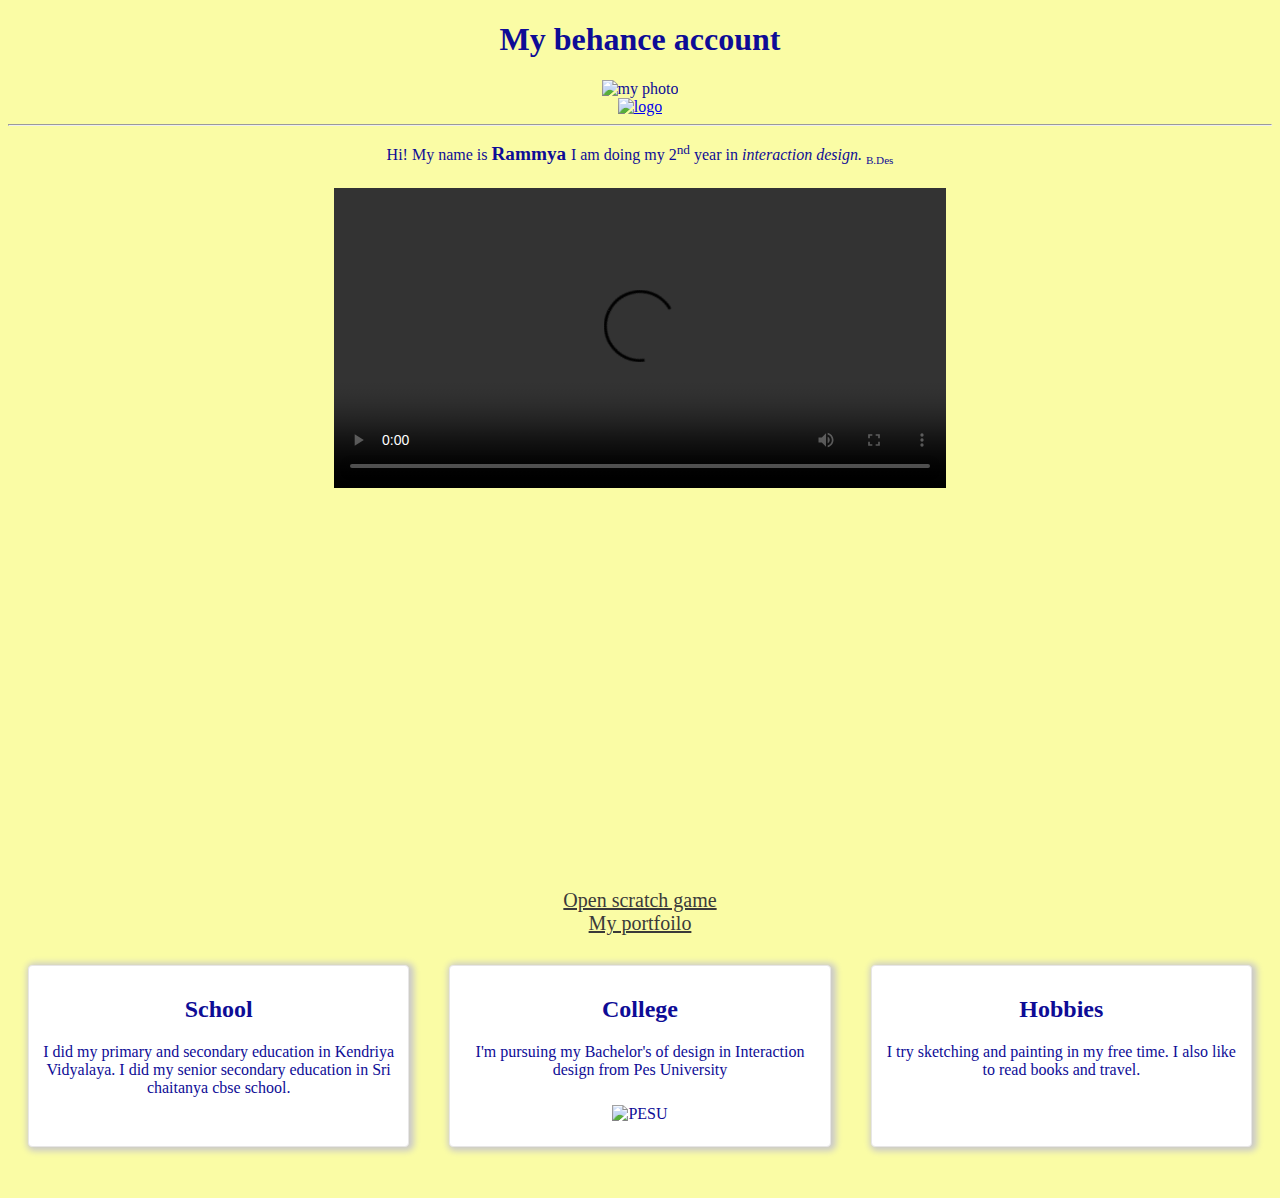
==== index.html @ 40719077 "Add files via upload" ====
<!DOCTYPE html>
<html lang="en">
<head>
    <meta charset="UTF-8">
    <meta name="viewport" content="width=device-width. initial-scale=1.0">
    <title>This is home page</title>
    <link rel="stylesheet" type="text/css" href="/main2.css">
</head>

<body>
    <center>
      <h1>My behance account</h1>
      <img src="/my photo.jpg" alt="my photo" width="160" height="170">
      <br>
      <a target="_blank" href="https://www.behance.net/rammyasb"><img src="behance.jpg" alt="logo" width="150" height="60"> </a>
      <hr>
      <p>Hi! My name is <b><big> Rammya </big></b> I am doing my 2<sup>nd</sup> year in<i> interaction design. </i><sub><small>B.Des</small></sub></p>
      <div class="videos">
         <video src="/VID-20201225-WA0000.mp4" controls autoplay width="50%" height="300"></video>
     </div> 
      <br>
      <div class="videos">
      <iframe width="560" height="315" src="https://www.youtube.com/embed/XPXFdu4KdCg" frameborder="0" allow="accelerometer; autoplay; clipboard-write; encrypted-media; gyroscope; picture-in-picture" allowfullscreen></iframe>
      </div>
      <div class="link">
        <a href="/Cursebreak.html">Open scratch game</a>
        <br>
        <a href="http://127.0.0.1:5500/indexmain.html">My portfoilo</a>
     </div>
    </center>

      <div class="cards">
            <div class="myself">
                <h2>School</h2>
                <p>I did my primary and secondary education in Kendriya Vidyalaya. I did my senior secondary education in Sri chaitanya cbse school.</p>
            </div>
            <div class="myself">
                <h2>College</h2>
                <p>I'm pursuing my Bachelor's of design in Interaction design from Pes University </p>
                <img src="/pes.png" alt="PESU" My college>
            </div>
            <div class="myself">
                <h2>Hobbies</h2>
                <p>I try sketching and painting in my free time. I also like to read books and travel.</p>
            </div>

    
    
    </div>

      <!-- end -->
   


</body>
</html>
---- main2.css ----
body{
        background-color:rgb(250, 252, 165);
        color: #0e0c96;

    }
    .h1{
        font-family: Cambria, Cochin, Georgia, Times, 'Times New Roman', serif;
        font-weight: 500;
    }
.videos{
    margin: 20px;
}
.link a{
    color: rgb(58, 58, 58);
    font-size: 20px;
}
.cards{
    width: 100%;
    background-color: rgb(250, 252, 165);
    margin: auto;
    margin-top: 15px;
    padding-top: 15px;
    display: flex;
    margin-bottom: 4%;
}

.myself img{
    height: 20%;
    width: 45%;
    padding: inherit;
}

 .myself{
        width: 29%;
     height: 160px;
        text-align: center;
        display: inline-block;
        border: 1px solid rgb(231, 230, 230);
        padding: 10px;
        margin: auto;
        margin-right: 20px;
        margin-left: 20px;
        border-radius: 4px;
        box-shadow: 2px 1px 6px 3px rgb(202, 201, 201);
        background-color: white;
        
        
        
    }
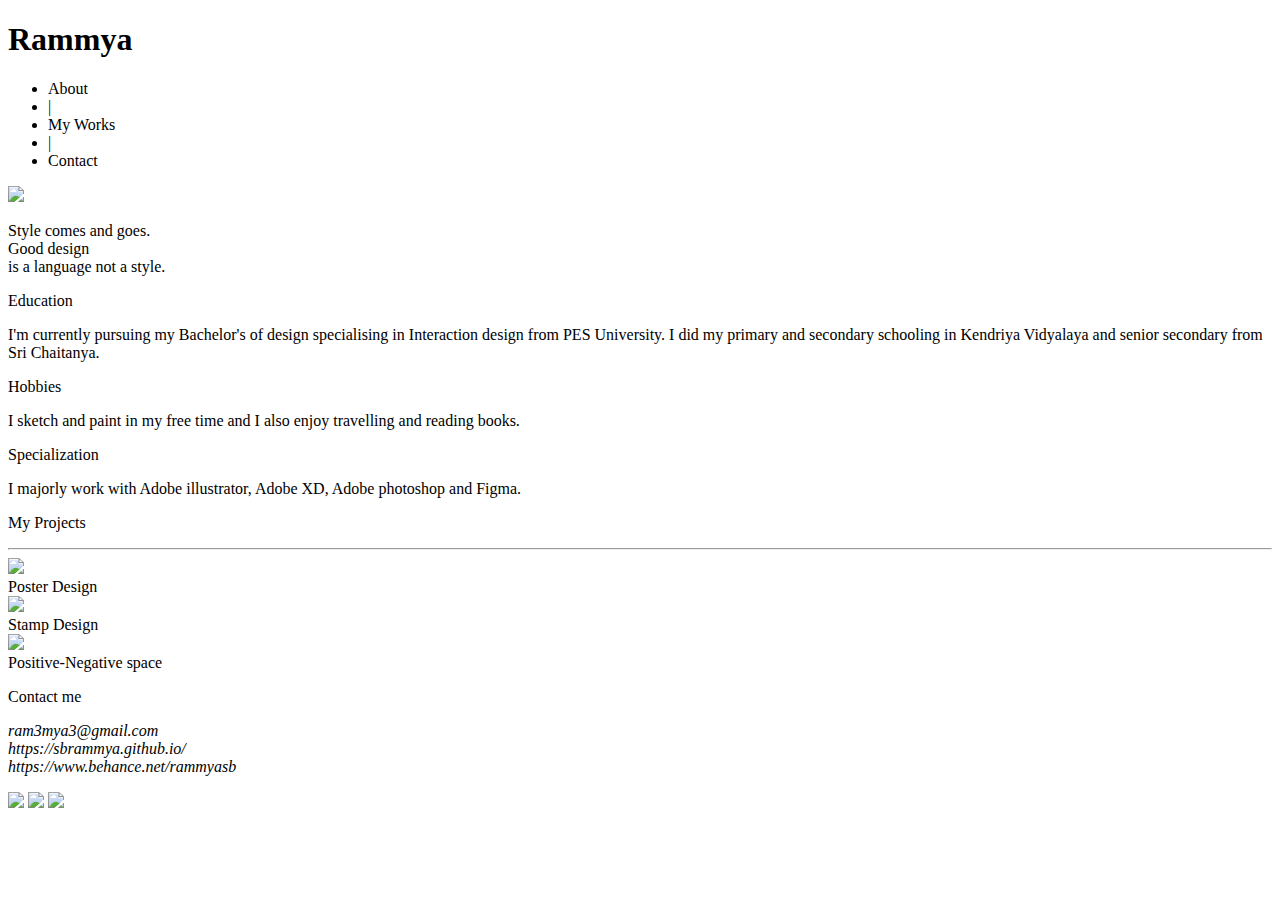
==== commit 97b79721: "Add files via upload" ====
--- a/index.html
+++ b/index.html
@@ -3,54 +3,93 @@
 <head>
     <meta charset="UTF-8">
     <meta name="viewport" content="width=device-width. initial-scale=1.0">
-    <title>This is home page</title>
-    <link rel="stylesheet" type="text/css" href="/main2.css">
+    <title>My webpage</title>
+    <link rel="stylesheet" type="text/css" href="/mainindex.css">
 </head>
-
 <body>
-    <center>
-      <h1>My behance account</h1>
-      <img src="/my photo.jpg" alt="my photo" width="160" height="170">
-      <br>
-      <a target="_blank" href="https://www.behance.net/rammyasb"><img src="behance.jpg" alt="logo" width="150" height="60"> </a>
-      <hr>
-      <p>Hi! My name is <b><big> Rammya </big></b> I am doing my 2<sup>nd</sup> year in<i> interaction design. </i><sub><small>B.Des</small></sub></p>
-      <div class="videos">
-         <video src="/VID-20201225-WA0000.mp4" controls autoplay width="50%" height="300"></video>
-     </div> 
-      <br>
-      <div class="videos">
-      <iframe width="560" height="315" src="https://www.youtube.com/embed/XPXFdu4KdCg" frameborder="0" allow="accelerometer; autoplay; clipboard-write; encrypted-media; gyroscope; picture-in-picture" allowfullscreen></iframe>
-      </div>
-      <div class="link">
-        <a href="/Cursebreak.html">Open scratch game</a>
-        <br>
-        <a href="http://127.0.0.1:5500/indexmain.html">My portfoilo</a>
-     </div>
-    </center>
-
-      <div class="cards">
+    
+    <div class="nav">
+        <div class="nav-wrapper">
+        <div class="logo">
+            <h1> Rammya</h1>
+        </div> 
+        <div class="nav-list">
+            <ul>
+                <li><a>About</a></li>
+                <li><a>|</li>
+                    <li> <a>My Works</a></li>
+                    <li>|</li>
+                    <li><a>Contact</a></li>
+                </ul>
+        </div>
+        </div>
+    </div>
+    
+    <div class="main">
+        <div class="empty">
+            
+        </div>
+        <div class="main-wrapper">
+        <div class="green-box">
+            <img src="images/Artboard – 2.png">
+            <p class="main-text"> Style comes and goes.<br>
+                 Good design<br>
+                  is a language not a style.</p>
+        </div>
+        <div class="nav-cards">
+            
             <div class="myself">
-                <h2>School</h2>
-                <p>I did my primary and secondary education in Kendriya Vidyalaya. I did my senior secondary education in Sri chaitanya cbse school.</p>
+               <div class="heading">Education</div>
+                    <p class="info"> I'm currently pursuing my Bachelor's of design specialising
+                in Interaction design from PES University. I did my primary 
+                and secondary schooling in Kendriya Vidyalaya and senior
+                 secondary from Sri Chaitanya.</p>
+                 <p class="line"></p>
             </div>
             <div class="myself">
-                <h2>College</h2>
-                <p>I'm pursuing my Bachelor's of design in Interaction design from Pes University </p>
-                <img src="/pes.png" alt="PESU" My college>
+                <div class="heading">Hobbies</div> 
+                <p class="info"> I sketch and paint in my free time and
+                    I also enjoy travelling and reading books. </p>
             </div>
             <div class="myself">
-                <h2>Hobbies</h2>
-                <p>I try sketching and painting in my free time. I also like to read books and travel.</p>
+                <div class="heading">Specialization</div>
+                <p class="info">I majorly work with Adobe illustrator,
+                Adobe XD, Adobe photoshop and Figma.</p>
+
             </div>
-
-    
-    
+        </div>
+        <div class="my-projects">
+            
+            <div class="header">
+                <p>My Projects</p>
+                <hr>
+            </div>
+            <div class="container">
+                <img src="/images/poste-01.jpg">
+              <div class="top-left">Poster Design</div>
+            </div>
+            <div class="container">
+                <img src="/images/STAMPS1-04.jpg">
+                <div class="top-left">Stamp Design</div>
+            </div>
+            <div class="container">
+                <img src="/images/assignment1 icecream-01.jpg">
+                <div class="top-left">Positive-Negative space</div>
+            </div>
+        </div>
+        
+    </div>
+    </div>
+    <div class="footer">
+        <p class="contact">Contact me</p>
+        <p class="link"><i>ram3mya3@gmail.com<br>
+            https://sbrammya.github.io/<br>
+            https://www.behance.net/rammyasb<br></i>
+            </p>
+            <img src="/images/instagram.png">
+            <img src="/images/behance.png">
+            <img src="/images/github.png">
+           
     </div>
 
-      <!-- end -->
-   
-
-
-</body>
-</html>+</body>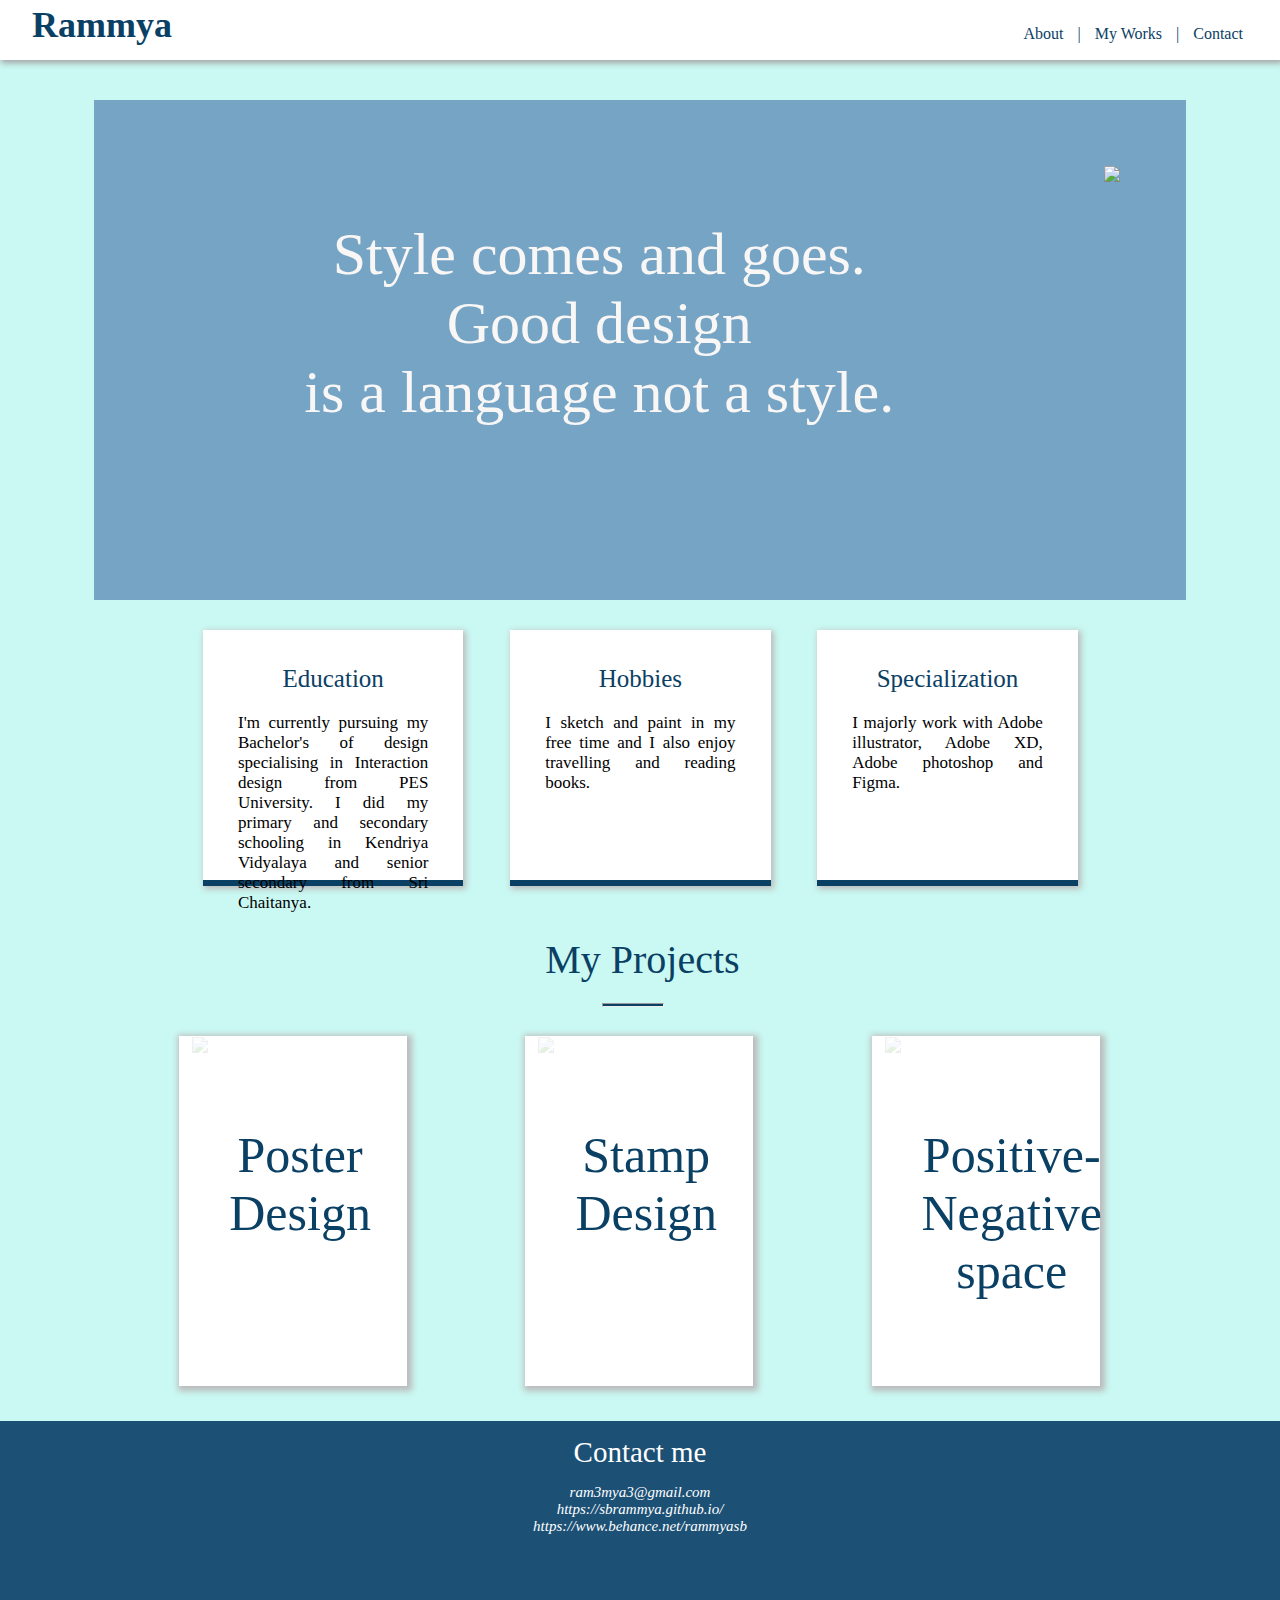
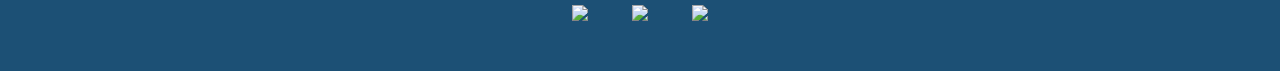
==== commit af059a41: "Update index.html" ====
--- a/index.html
+++ b/index.html
@@ -4,7 +4,7 @@
     <meta charset="UTF-8">
     <meta name="viewport" content="width=device-width. initial-scale=1.0">
     <title>My webpage</title>
-    <link rel="stylesheet" type="text/css" href="/mainindex.css">
+    <link rel="stylesheet" type="text/css" href="/main.css">
 </head>
 <body>
     
@@ -92,4 +92,4 @@
            
     </div>
 
-</body>+</body>
--- a/main.css
+++ b/main.css
@@ -0,0 +1,209 @@
+*{
+    padding: 0px;
+    margin: 0px;
+   
+ 
+}
+body{
+     background-color:#caf8f2;
+    
+}
+
+.nav{ 
+  background-color:white;
+  height: 60px;
+  width: 100%;
+  box-shadow: 2px 2px 6px 1px #A2A3A3;     
+  z-index: 99;
+position: fixed;
+  top: 0;
+  right: 0;
+}
+.nav-wrapper{
+    width: 95%;
+    margin: auto;
+    display: flex;
+    background-color:white;
+      
+    
+}
+.logo{
+    width:100%;
+    background-color:white;
+    font-family: playfair display;
+    font-size: 18px;
+    margin-top: 4px;
+    color: #0B4065;
+}
+.nav-list{
+    margin-top: 15px;
+    width: 30%;
+    font-family : playfair display;
+    text-align: right;
+    
+}
+.nav-list li{
+     display: inline-block;
+     margin-left: 5px;
+     margin-top: 10px;
+     margin-right: 5px;
+     color:#0B4065;
+    
+}
+.nav-list li a:hover,
+.nav-list li a:active{
+    color: #2caa99;
+    transition: background-color 0.25s;
+   
+}
+.main-wrapper{
+    width: 90%;
+    margin: auto;
+     
+}
+.green-box{
+    background-color: #75a4c5;
+    height: 500px;
+    margin: 30px;
+}
+.empty{
+    height: 70px;
+}
+.nav-cards{
+    text-align: center;
+    width: 80%;
+    margin: auto;
+    margin-bottom: 30px;
+    display: flex;
+  
+}
+.myself{
+    height: 220px;
+    width: 25%;
+    border-bottom: solid #0B4065 6px;
+    background-color: white;
+    margin: auto;
+    margin-right: 2.5%;
+    padding: 15px;
+    box-shadow: 2px 2px 6px 1px#bbbbbb;
+}
+
+.heading{
+    margin: 20px;
+    font-family: playfair disney;
+    font-size: 25px;
+    color:  #0B4065;
+  
+    
+}
+.info{
+    font-family: playfair disney;
+    font-size: 17px;
+     
+}
+.myself p{
+   margin: 20px;
+   text-align: justify;
+}
+.my-projects{
+    height: auto;
+    width: 90%;
+    margin-top: 30px;
+    text-align: center;
+    
+}
+.my-projects p{
+    margin-top: 5%;
+    font-size: 40px;
+    padding-left: 120px;
+    margin-bottom: -4%;
+    color: #0B4065;
+}
+.my-projects hr{
+    margin-top: 60px;
+    width: 6%;
+    margin-left: 52%;
+    color: #0B4065;
+    margin-bottom: -60px;
+}
+.header{
+    height: 80px;
+    margin: 20px;
+}
+.header hr{
+    height: 2px;
+    background-color:#0B4065 ;
+}
+.green-box img{
+    height: 60%;
+    float: right;
+    margin-top: 6%;
+    margin-right: 6%;
+    
+}
+.main-text{
+    text-align: center;
+    color: #F9F6F6;
+    font-size: 60px;
+    padding-top: 11%;
+    
+}
+.container{
+    height: 350px;
+    width: 22%;
+    display: inline-flex;
+    background-color:white;
+    margin: auto;
+    margin-left: 11%;
+    box-shadow: 2px 2px 6px 3px #bbbbbb;
+    margin-bottom: 15px;
+    position: relative;
+   
+}
+.container img{
+    width: 90%;
+    margin: 1px;
+    padding-left: 12px;
+    opacity: 0.15;
+}
+
+
+.top-left{
+    position: absolute;
+    font-size: 50px; 
+    padding: 50px;
+    padding-top: 90px;
+    font-family: playfair disney;
+     color:  #0B4065;
+}
+.top-left:hover{
+    color: #ee2626;
+}
+.footer{
+    margin-top: 20px;
+    height: 250px;
+    width: 100%;
+    background-color: #1c5075;
+    text-align: center;
+}
+.contact{
+    font-size: 29px;
+    color: white;
+   padding-top: 15px;
+    padding-bottom: 15px;
+}
+.link{
+    color: white;
+    font-size: 15px;
+}
+
+.footer img{
+    height: 50px;
+    padding-top: 70px;
+    padding-right: 20px;
+    padding-left: 20px;
+}
+.footer img:hover{
+    height: 55px;
+    transition-duration: 0.2s;
+}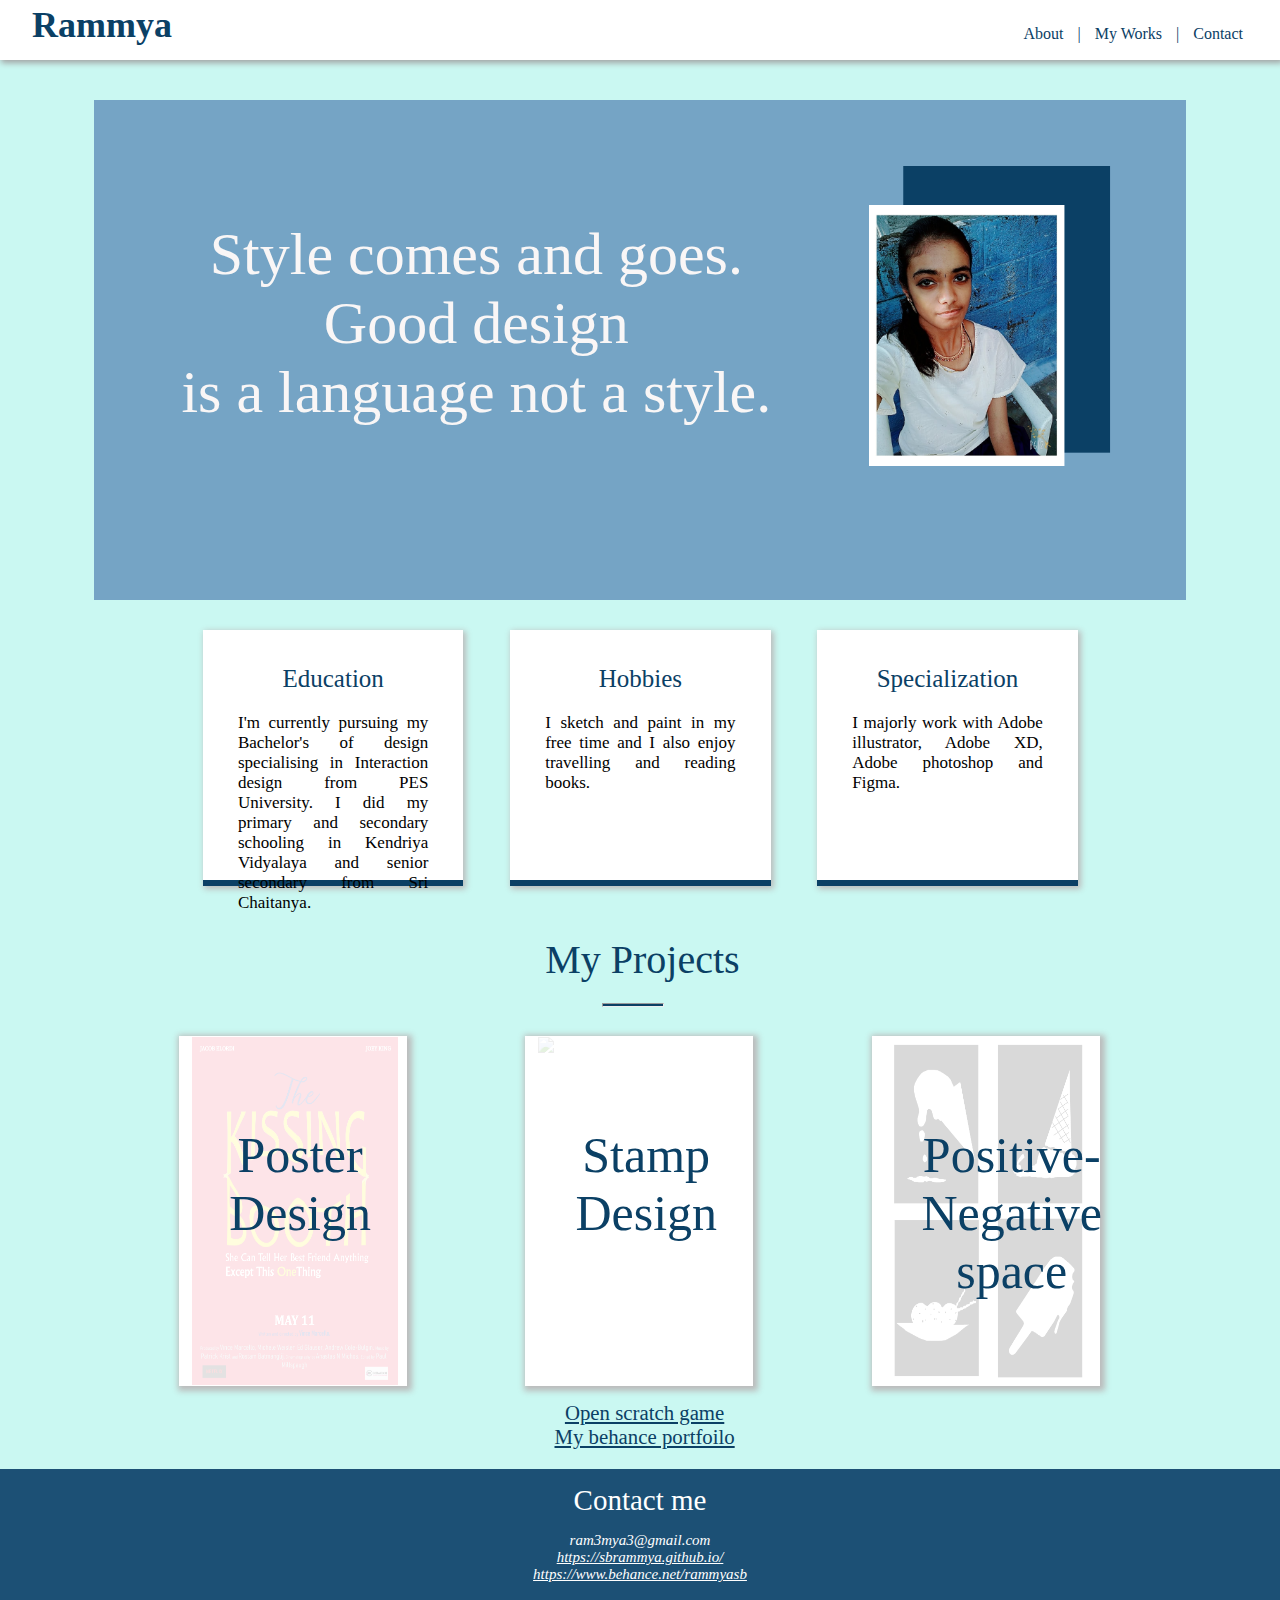
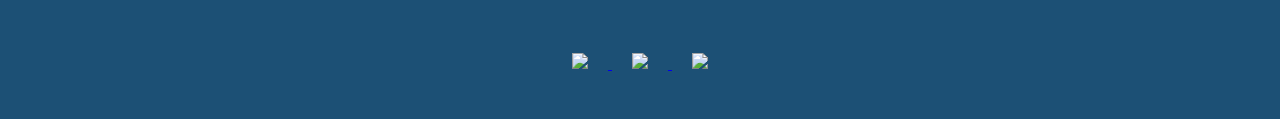
==== commit f2f6fc48: "Add files via upload" ====
--- a/index.html
+++ b/index.html
@@ -31,7 +31,7 @@
         </div>
         <div class="main-wrapper">
         <div class="green-box">
-            <img src="images/Artboard – 2.png">
+            <img src="/Artboard.png">
             <p class="main-text"> Style comes and goes.<br>
                  Good design<br>
                   is a language not a style.</p>
@@ -65,17 +65,20 @@
                 <hr>
             </div>
             <div class="container">
-                <img src="/images/poste-01.jpg">
+                <img src="/poster.jpg">
               <div class="top-left">Poster Design</div>
             </div>
             <div class="container">
-                <img src="/images/STAMPS1-04.jpg">
+                <img src="/STAMPS1.jpg">
                 <div class="top-left">Stamp Design</div>
             </div>
             <div class="container">
-                <img src="/images/assignment1 icecream-01.jpg">
+                <img src="/assignment1icecream.jpg">
                 <div class="top-left">Positive-Negative space</div>
             </div>
+            <a href="/Cursebreak.html">Open scratch game</a> 
+            <br>
+            <a href="http://127.0.0.1:5500/index1.html">My behance portfoilo</a>
         </div>
         
     </div>
@@ -83,13 +86,13 @@
     <div class="footer">
         <p class="contact">Contact me</p>
         <p class="link"><i>ram3mya3@gmail.com<br>
-            https://sbrammya.github.io/<br>
-            https://www.behance.net/rammyasb<br></i>
+           <a href="https://sbrammya.github.io/"> https://sbrammya.github.io/</a><br>
+           <a href="https://www.behance.net/rammyasb"> https://www.behance.net/rammyasb<br></i>
             </p>
-            <img src="/images/instagram.png">
-            <img src="/images/behance.png">
-            <img src="/images/github.png">
+            <img src="/instagram.png">
+            <img src="/behance.png">
+            <img src="/github.png">
            
     </div>
 
-</body>
+</body>--- a/main.css
+++ b/main.css
@@ -126,6 +126,11 @@
     color: #0B4065;
     margin-bottom: -60px;
 }
+.my-projects a{
+    color:  #0B4065;
+    font-size: 130%;
+    margin-left: 12%;
+}
 .header{
     height: 80px;
     margin: 20px;
@@ -197,6 +202,10 @@
     font-size: 15px;
 }
 
+.link a{
+    color: white;
+    font-size: 15px; 
+}
 .footer img{
     height: 50px;
     padding-top: 70px;
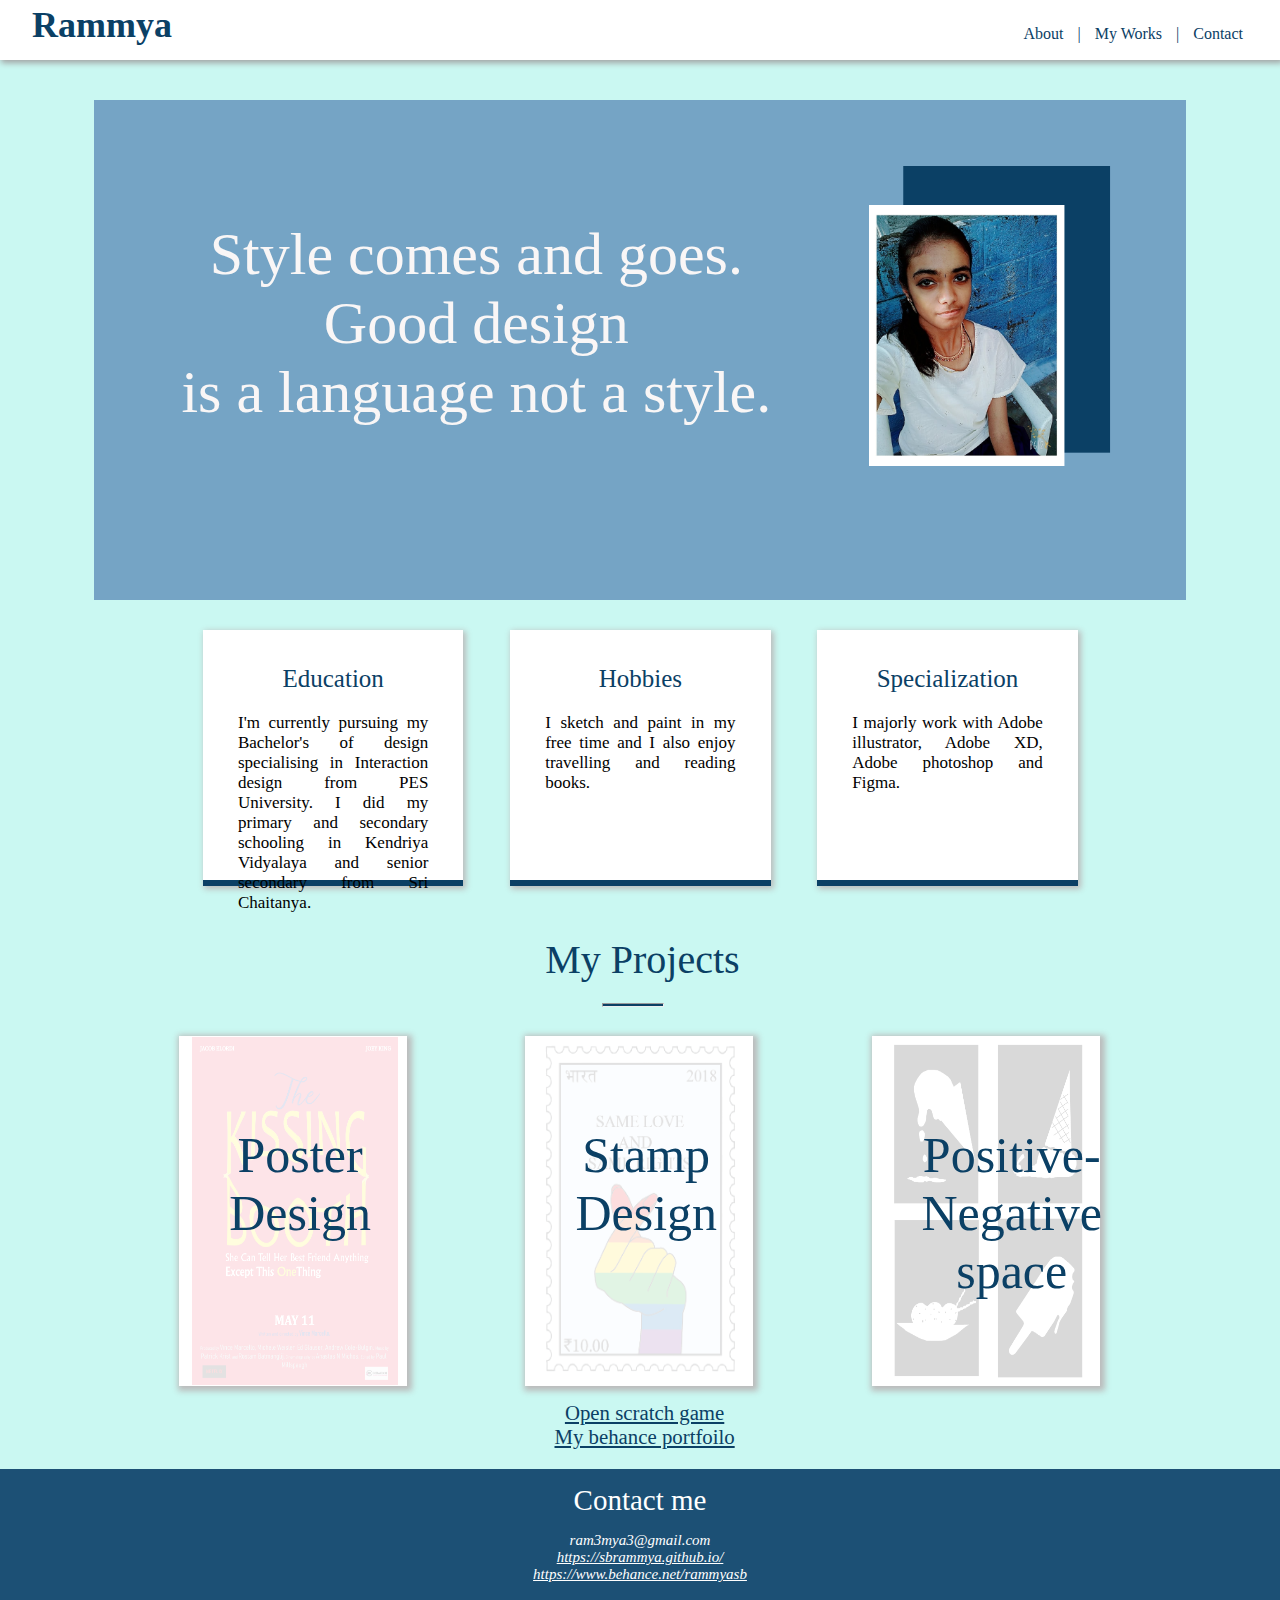
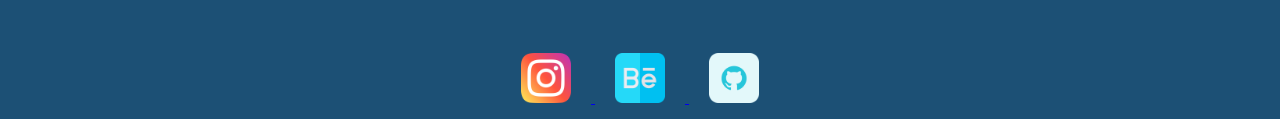
==== commit a3d86e74: "Update index.html" ====
--- a/index.html
+++ b/index.html
@@ -78,7 +78,7 @@
             </div>
             <a href="/Cursebreak.html">Open scratch game</a> 
             <br>
-            <a href="http://127.0.0.1:5500/index1.html">My behance portfoilo</a>
+            <a href="/index1.html">My behance portfoilo</a>
         </div>
         
     </div>
@@ -95,4 +95,4 @@
            
     </div>
 
-</body>+</body>
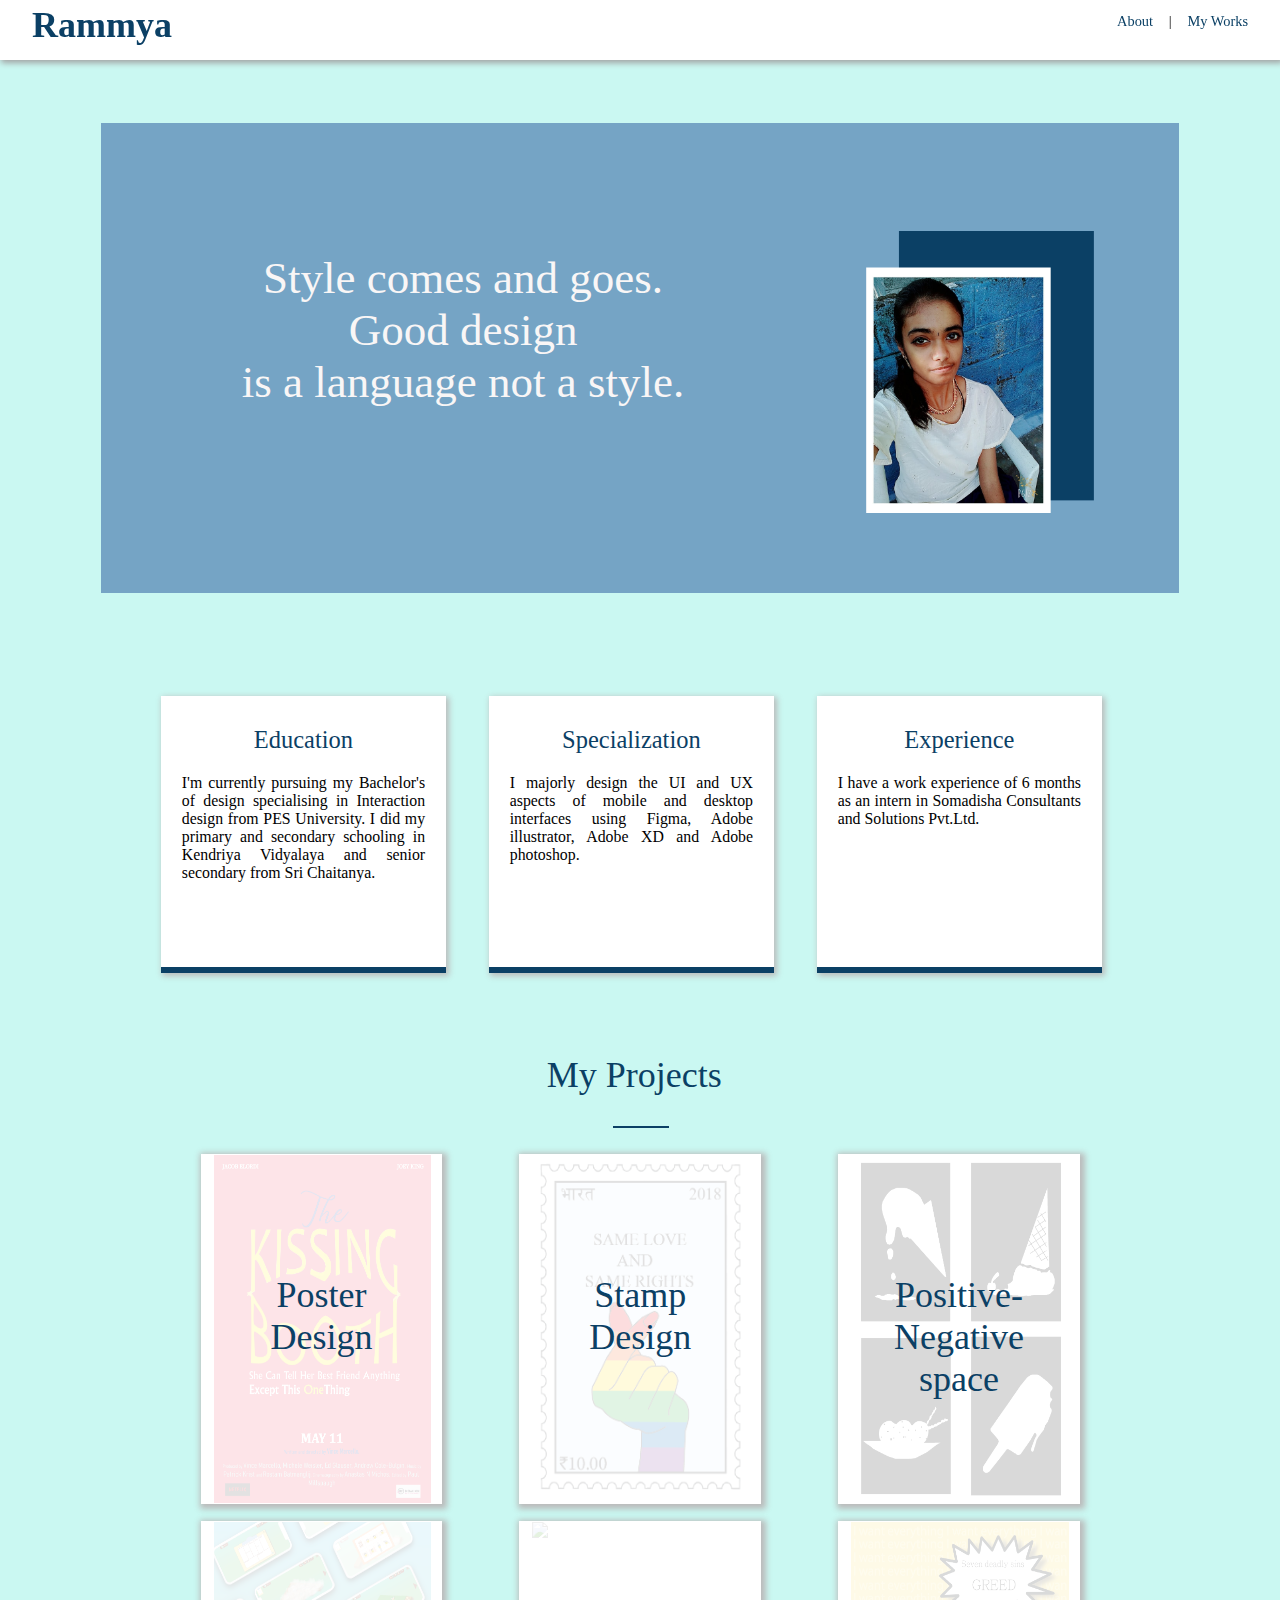
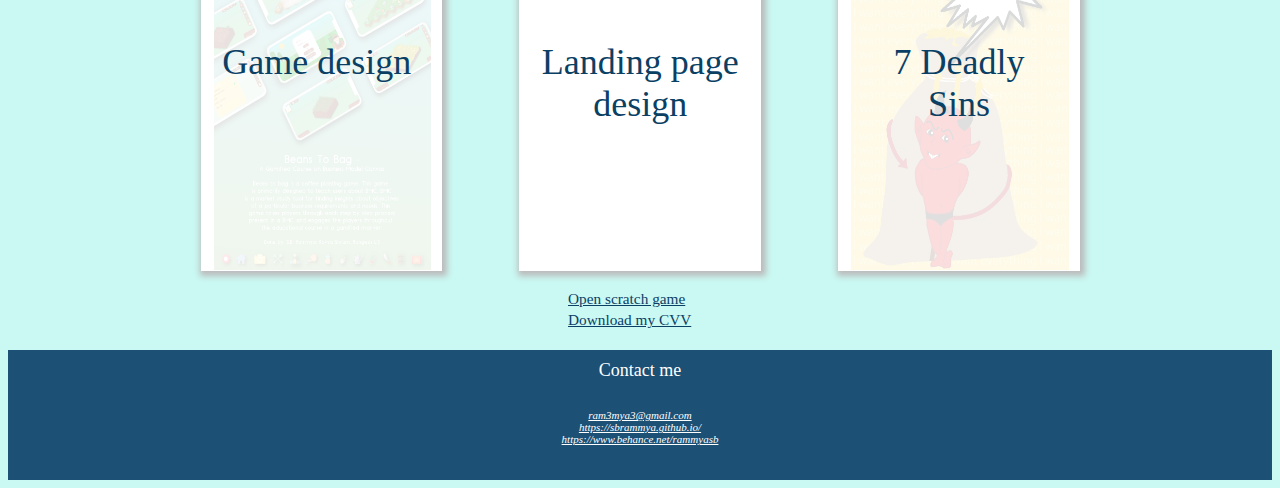
==== commit 2f3f33d0: "Add files via upload" ====
--- a/index.html
+++ b/index.html
@@ -4,7 +4,7 @@
     <meta charset="UTF-8">
     <meta name="viewport" content="width=device-width. initial-scale=1.0">
     <title>My webpage</title>
-    <link rel="stylesheet" type="text/css" href="/main.css">
+    <link rel="stylesheet" type="text/css" href="index.css">
 </head>
 <body>
     
@@ -13,15 +13,15 @@
         <div class="logo">
             <h1> Rammya</h1>
         </div> 
-        <div class="nav-list">
+		<div class="nav-list">
             <ul>
-                <li><a>About</a></li>
-                <li><a>|</li>
-                    <li> <a>My Works</a></li>
-                    <li>|</li>
-                    <li><a>Contact</a></li>
+                <li><a href="#about">About</a></li>
+                <li>|</li>
+                    <li> <a href="#projects">My Works</a></li>
+                    
                 </ul>
         </div>
+        
         </div>
     </div>
     
@@ -30,15 +30,18 @@
             
         </div>
         <div class="main-wrapper">
-        <div class="green-box">
-            <img src="/Artboard.png">
+        <div class="green-box"id="about">
+            <img class= "pic" src="Artboard.png">
             <p class="main-text"> Style comes and goes.<br>
                  Good design<br>
                   is a language not a style.</p>
+		
         </div>
+		<hr >
+	
         <div class="nav-cards">
             
-            <div class="myself">
+            <div class="myself" >
                <div class="heading">Education</div>
                     <p class="info"> I'm currently pursuing my Bachelor's of design specialising
                 in Interaction design from PES University. I did my primary 
@@ -47,52 +50,61 @@
                  <p class="line"></p>
             </div>
             <div class="myself">
-                <div class="heading">Hobbies</div> 
-                <p class="info"> I sketch and paint in my free time and
-                    I also enjoy travelling and reading books. </p>
+                <div class="heading">Specialization</div> 
+                <p class="info"> I majorly design the UI and UX aspects of mobile and desktop interfaces using Figma, Adobe illustrator,
+                Adobe XD and Adobe photoshop. </p>
             </div>
             <div class="myself">
-                <div class="heading">Specialization</div>
-                <p class="info">I majorly work with Adobe illustrator,
-                Adobe XD, Adobe photoshop and Figma.</p>
+                <div class="heading">Experience</div>
+                <p class="info">I have a work experience of 6 months as an intern in Somadisha Consultants and Solutions Pvt.Ltd.</p>
 
             </div>
         </div>
-        <div class="my-projects">
+        <div class="my-projects"id="projects">
             
             <div class="header">
                 <p>My Projects</p>
                 <hr>
             </div>
             <div class="container">
-                <img src="/poster.jpg">
+                <img src="poster.jpg">
               <div class="top-left">Poster Design</div>
             </div>
             <div class="container">
-                <img src="/STAMPS1.jpg">
+                <img src="STAMPS1.jpg">
                 <div class="top-left">Stamp Design</div>
             </div>
             <div class="container">
-                <img src="/assignment1icecream.jpg">
+                <img src="assignment1icecream.jpg">
                 <div class="top-left">Positive-Negative space</div>
             </div>
-            <a href="/Cursebreak.html">Open scratch game</a> 
+			<div class="container">
+                <img src="gamification.png">
+                <div class="top-left">Game design</div>
+            </div>
+			<div class="container">
+                <img src="landing page.jpg">
+                <div class="top-left">Landing page design</div>
+            </div>
+			<div class="container">
+                <img src="deadlysins.png">
+                <div class="top-left">7 Deadly Sins</div>
+            </div>
+            <a href="Cursebreak.html">Open scratch game</a> 
             <br>
-            <a href="/index1.html">My behance portfoilo</a>
+            <a href="file:///C:/Users/rammya/Documents/My%20Resume1.pdf">Download my CVV</a>
         </div>
         
     </div>
     </div>
-    <div class="footer">
+    <div class="footer" id="contact">
         <p class="contact">Contact me</p>
-        <p class="link"><i>ram3mya3@gmail.com<br>
+        <p class="link"><a href="mailto:ram3mya3@gmail.com"><i>ram3mya3@gmail.com</a><br>
            <a href="https://sbrammya.github.io/"> https://sbrammya.github.io/</a><br>
            <a href="https://www.behance.net/rammyasb"> https://www.behance.net/rammyasb<br></i>
             </p>
-            <img src="/instagram.png">
-            <img src="/behance.png">
-            <img src="/github.png">
+            
            
     </div>
 
-</body>
+</body>--- a/index.css
+++ b/index.css
@@ -0,0 +1,417 @@
+@media screen and (max-width: 700px){
+     .logo{ 
+        font-size: 80%;
+        padding-top: 2%;
+        padding-left: 1%;
+    }
+    .main-text{
+        font-size: 120%;
+        padding-top: 20%;
+        padding-left: 6%;
+        padding-right: 3%;
+      }
+    .pic{
+         margin: 16%;
+         height: 200px;
+         margin-top: 15%;
+         margin-right: 17%;
+    	 float: right;
+	     width: auto;}
+    .green-box{
+         height: 420px;
+         margin: 10px;
+    }
+   .main-wrapper{
+        width: 100%;
+        margin: auto;     
+   }
+    .nav-list{
+        display: none;
+    }
+   .nav-cards{
+        height: 800px;
+        width: 100%;
+        margin-left: 3%; 
+        margin-top: -10%;
+	}
+    .myself{
+        width: 90%;
+        margin: 1%;
+        margin-top: 1%;
+        font-size: 75%;
+	    height: 200px;
+    }    
+    .my-projects{
+         margin-left: .8%;
+         width: 100%;
+    }
+    .my-projects p {
+        margin-left:16%;
+        font-size: 170%;
+        margin-bottom: -8%;
+    }
+    .my-projects hr{
+        margin-left:40%;
+        margin-bottom:  
+    }
+    .my-projects a{
+        margin-left:30%;
+        font-size: 65%;
+    }
+    .container{
+        width: 90%;
+        margin-left: 4.5%;    
+    }
+    .top-left{
+        position: absolute;
+        text-align: center;
+        padding: 17%;
+        padding-top: 130px;
+        font-family: playfair disney;
+        color:  #0B4065;
+        font-size: 170%;
+    }
+}
+@media screen and (min-width: 701px) and (max-width: 1024px){
+    .logo{ font-size: 100%;}
+    .main-text{
+         font-size: 160%;
+         padding-top: 20%;
+         padding-left: 6%;        
+    }
+    .pic{
+        margin: 5%;
+        height: 220px;
+        margin-top: 14%;
+    	float: right;
+	    width: auto;}
+    .green-box{
+         height: 380px;
+         margin: 30px;
+    }
+    .main-wrapper{
+        width: 90%;
+        margin: auto;  
+   }
+     .nav-cards{
+        height: 350px;
+        width: 110%;
+        margin-left: -1%; 
+	}
+    .myself{
+        width: 27%;
+        margin: 1%;
+        margin-top: 1%;
+        font-size: 80%;
+	    height: 240px;
+    }
+    .my-projects{
+          margin-left: .8%;
+          width: 100%;
+    }
+    .my-projects p {
+        margin-left:36%;
+        font-size: 200%;
+        margin-bottom: -4%;
+    }
+    .my-projects hr{
+         margin-left:44%;
+    }
+    .my-projects a{
+        margin-left:40%;
+        font-size: 85%;
+    }
+    .container{
+        width: 29%;
+        margin-left: 2.5%;
+    }
+    .top-left{
+        position: absolute;
+        text-align: center;
+        padding: 10%;
+        padding-top: 130px;
+        font-family: playfair disney;
+        color:  #0B4065;
+        font-size: 180%;
+    }
+}
+
+@media screen and (min-width: 1025px) and (max-width: 1280px){
+    .logo{ font-size: 100%;}
+    .main-text{
+         font-size: 250%;
+         padding-top: 12%;
+         padding-left: 4%;
+    }
+    .green-box{
+         height: 470px;
+         margin: 30px;
+    }
+   .pic{
+        margin: 7%;
+        height: 60%;
+        margin-top: 10%;
+       	float: right;
+	    width: auto;
+    }
+    .main-wrapper{
+        width: 90%;
+        margin: auto;     
+    }
+     .nav-cards{
+        height: 350px;
+        margin: 1%;
+        margin-left: 6%;
+    }
+    .myself{
+        width: 25%;
+        font-size: 80%;
+	    height: 250px;
+        margin: 2%;
+    }
+     .my-projects{
+         margin-left: 5%;
+         width: 85%;
+    }
+    .my-projects p {
+        margin-left:43%;
+        font-size: 200%;
+        margin-bottom: -4%;
+    }
+    .my-projects hr{
+         margin-left:48%;
+    }
+    .my-projects a{
+         margin-left:45.5%;
+        font-size: 85%;
+    }
+    .container{
+        width: 25%;
+        margin-left: 7.5%;
+    }
+    .top-left{
+        position: absolute;
+        text-align: center;
+        padding: 9%;
+        padding-top: 120px;
+        font-family: playfair disney;
+        color:  #0B4065;
+        font-size: 200%;
+   }
+}     
+
+@media screen and (min-width: 1281px){
+    .logo{ font-size: 100%;}
+    .main-text{
+          font-size: 280%;
+          padding-top: 12%;
+          padding-left: 4%;
+    }
+    .green-box{
+         height: 530px;
+         margin: 30px;
+    }
+    .pic{
+        margin: 7%;
+        height: 60%;
+        margin-top: 9%;	
+        float: right;
+	    width: auto;
+    }
+    .main-wrapper{
+       width: 90%;
+       margin: auto;  
+    }
+   .nav-cards{
+        height: 350px;
+        margin: 1%;
+        margin-left: 6.7%;
+    }
+    .myself{
+        width: 25%;
+        margin: 2%;
+        font-size: 80%;
+        height: 220px;
+    }
+    .my-projects{
+        margin-left: 8%;
+        width: 85%;
+    }
+    .my-projects p {
+        margin-left:39%;
+        font-size: 220%;
+        margin-bottom: -4%;      
+    }
+    .my-projects hr{
+        margin-left:43.5%;
+    }
+    .my-projects a{
+        margin-left:43.1%;
+        font-size: 85%;
+    }
+    .container{
+        width: 21.5%;
+        margin-left: 8%;
+    }
+    .top-left{
+        position: absolute;
+        text-align: center;
+        padding: auto;
+        padding-top: 100px;
+        font-family: playfair disney;
+        color:  #0B4065;
+        font-size: 260%;
+}
+    
+}
+
+body{
+     background-color:#caf8f2;
+     font-family: playfair display;
+     font-size: 18px;
+}
+hr{
+     border: 20px solid #caf8f2;}
+.nav{ 
+      background-color: white;
+      height: 80px;
+      width: 100%;
+      box-shadow: 2px 2px 6px 1px #A2A3A3;     
+      z-index: 99;
+      position: fixed;
+      top: -20px;
+      right: 0;
+}
+.nav-list {
+    text-align: right;
+    width: 100%;
+    margin-top: -60px;
+    font-family : playfair display; 
+}
+.nav-list ul{
+    display: inline;
+    font-size: 80%;
+}
+.nav-list li {
+     display: inline-block;
+     margin-left: 1%;
+}
+.nav-list li a{
+    text-decoration: none;
+     color:#0B4065;
+}
+.nav-list li a:hover,
+.nav-list li a:active{
+    color: #2caa99;
+    transition: background-color 0.25s;}
+.nav-wrapper{
+      width: 95%;
+      margin: auto;
+      background-color:white; 
+      height: 10px;	
+}
+.logo{
+    width:70%;
+    background-color:white;  
+    color: #0B4065;
+}
+.green-box{
+    background-color: #75a4c5; 
+}
+.empty{
+    height: 70px;
+}
+.main-text{
+    text-align: center;
+    color: #F9F6F6;
+	display: block;
+} 
+.myself {
+	text-align: center;
+    margin-bottom: 30px;
+	float: left;
+	border-bottom: solid #0B4065 6px;
+    background-color: white;
+    padding: 1%;
+    box-shadow: 2px 2px 6px 1px#bbbbbb;	
+}
+.heading{
+    margin: 20px;
+    font-size: 170%;
+    color:  #0B4065;
+}
+.info{
+    font-family: playfair disney;
+    font-size: 110%;
+}
+.myself p{
+   margin: 4%;
+   text-align: justify;
+}
+.my-projects{
+    height: auto;
+    margin-top: 30px;  
+    display: block;
+}
+.my-projects p{
+    margin-top: 1%;
+    color: #0B4065;
+}
+.my-projects hr{
+    margin-top: 5%;
+    width: 6%;
+    color: #0B4065;
+}
+.my-projects a{
+    color:  #0B4065;
+}
+.header{
+    height: 80px;
+    margin: 20px;
+}
+.header hr{
+    height: 2px;
+    background-color:#0B4065 ;
+}
+.container{
+    height: 350px;
+    display: inline-flex;
+    background-color:white;
+    box-shadow: 2px 2px 6px 3px #bbbbbb;
+    margin-bottom: 17px;
+    position: relative;
+}
+.container img{
+    width: 90%;
+    margin: 1px;
+    padding-left: 12px;
+    opacity: 0.15;
+}
+.top-left:hover{
+    color: #ee2626;
+}
+.footer{
+    margin-top: 20px;
+    height: 130px;
+    width: 100%;
+    background-color: #1c5075;
+    text-align: center;
+}
+.contact{
+    font-size: 100%;
+    color: white;
+    padding-top: 10px;
+    padding-bottom: 10px;
+}
+.link{
+    color: white;
+    font-size: 10px;
+}
+.link a{
+    color: white;
+    font-size: 110%; 
+}
+.footer img:hover{
+    height: 55px;
+    transition-duration: 0.2s;
+}